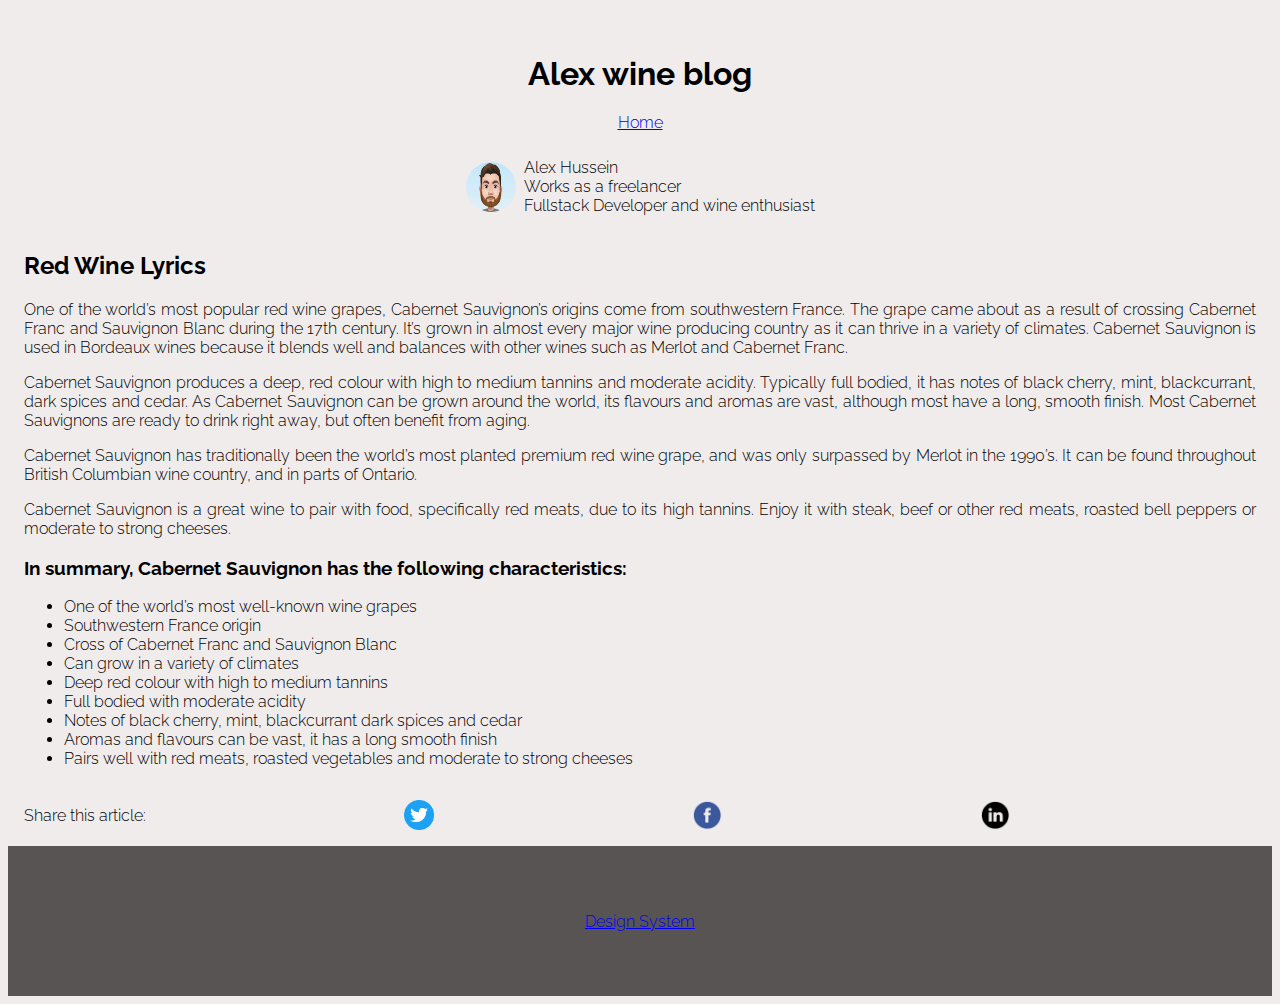
==== blog-post/blog-post.html @ aae6bc06 "Layout: add link to design-system to all pages" ====
<!DOCTYPE html>
<html lang="en">
<head>
  <meta charset="UTF-8">
  <meta name="viewport" content="width=device-width, initial-scale=1.0">
  <link rel="stylesheet" href="../css/blog-post.css">
    <title>Blog-post</title>
</head>
<body>
<div class="container">

  <div class="header">
    <div class="logo">
      <h1>Alex wine blog</h1>
    </div>
    <div class="navbar">
      <nav class="navigation">
        <div class="about"><a href="../index.html">Home</a></div>
      </nav>
    </div>
  </div>

  <div class="main">

    <div class="author">
      <div id="avatar">
        <img src="../img/avatar.jpg" alt="Avatar" class="avatar">
      </div>
      <div class="author-description">
        <div class="name">Alex Hussein</div>
        <div class="description">Works as a freelancer</div>
        <div class="description">Fullstack Developer and wine enthusiast</div>
      </div>
    </div>

    <div class="blog-post">
      <h2>Red Wine Lyrics</h2>
      <p>One of the world’s most popular red wine grapes, Cabernet Sauvignon’s origins come from southwestern France. The grape came about as a result of crossing Cabernet Franc and Sauvignon Blanc during the 17th century. It’s grown in almost every major wine producing country as it can thrive in a variety of climates. Cabernet Sauvignon is used in Bordeaux wines because it blends well and balances with other wines such as Merlot and Cabernet Franc.</p>
      <p>Cabernet Sauvignon produces a deep, red colour with high to medium tannins and moderate acidity. Typically full bodied, it has notes of black cherry, mint, blackcurrant, dark spices and cedar. As Cabernet Sauvignon can be grown around the world, its flavours and aromas are vast, although most have a long, smooth finish. Most Cabernet Sauvignons are ready to drink right away, but often benefit from aging.</p>
      <p>Cabernet Sauvignon has traditionally been the world’s most planted premium red wine grape, and was only surpassed by Merlot in the 1990’s. It can be found throughout British Columbian wine country, and in parts of Ontario.</p>
      <p>Cabernet Sauvignon is a great wine to pair with food, specifically red meats, due to its high tannins. Enjoy it with steak, beef or other red meats, roasted bell peppers or moderate to strong cheeses.</p>
      <p>
        <h3>In summary, Cabernet Sauvignon has the following characteristics:</h3>
        <ul>
          <li>One of the world’s most well-known wine grapes</li>
          <li>Southwestern France origin</li>
          <li>Cross of Cabernet Franc and Sauvignon Blanc</li>
          <li>Can grow in a variety of climates</li>
          <li>Deep red colour with high to medium tannins</li>
          <li>Full bodied with moderate acidity</li>
          <li>Notes of black cherry, mint, blackcurrant dark spices and cedar</li>
          <li>Aromas and flavours can be vast, it has a long smooth finish</li>
          <li>Pairs well with red meats, roasted vegetables and moderate to strong cheeses</li>
        </ul>
      </p>

      <div class="social-sharing">
        <div>Share this article:</div>
        <div class="twitter"></div>
        <div class="facebook"></div>
        <div class="linkedin"></div>
      </div>

    </div>
  </div>

  <div class="footer">
    <div class="design-system">
      <a href="../design-system/design-system.html">Design System</a>
    </div>
  </div>
</div>
</body>
</html>
---- css/blog-post.css ----
@import "layout.css";

/* Author - Begin */
.author {
    display: flex;
    justify-content: center;
    align-items: center;
}

.avatar {
    vertical-align: middle;
    width: 50px;
    height: 50px;
    border-radius: 50%;
}

.author-description {
    padding-left: 0.5rem;
}

.blog-post {
    padding: 1rem;
}
/* Author - End */


/* Social Sharing - Begin */
.social-sharing {
    display: flex;
    justify-content: space-between;
    align-items: center;
    width: 80%;
    padding-top: 1rem;
}

.facebook {
    background-image: url("../img/facebook.png");
    background-size: contain;
    background-repeat: no-repeat;
    height: 30px;
    width: 30px;
}

.twitter {
    background-image: url("../img/twitter.png");
    background-size: contain;
    background-repeat: no-repeat;
    height: 30px;
    width: 30px;
}

.linkedin {
    background-image: url("../img/linkedin.png");
    background-size: contain;
    background-repeat: no-repeat;
    height: 30px;
    width: 30px;
}
/* Social Sharing - End */
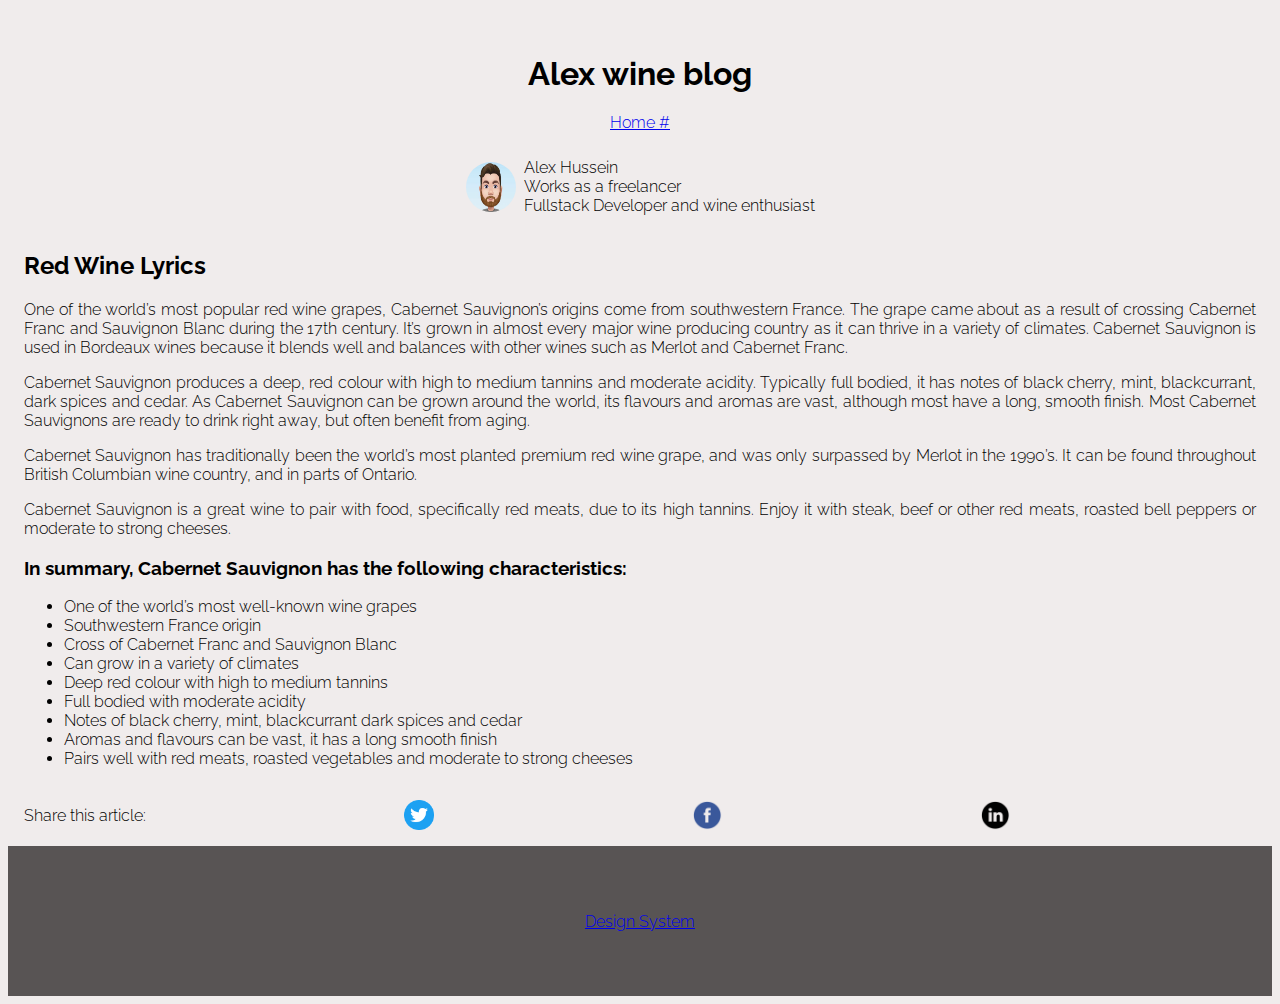
==== commit a0bf6637: "refactor navigation links" ====
--- a/blog-post/blog-post.html
+++ b/blog-post/blog-post.html
@@ -15,7 +15,7 @@
     </div>
     <div class="navbar">
       <nav class="navigation">
-        <div class="about"><a href="../index.html">Home</a></div>
+        <div class="about"><a href="../index.html">Home #</a></div>
       </nav>
     </div>
   </div>
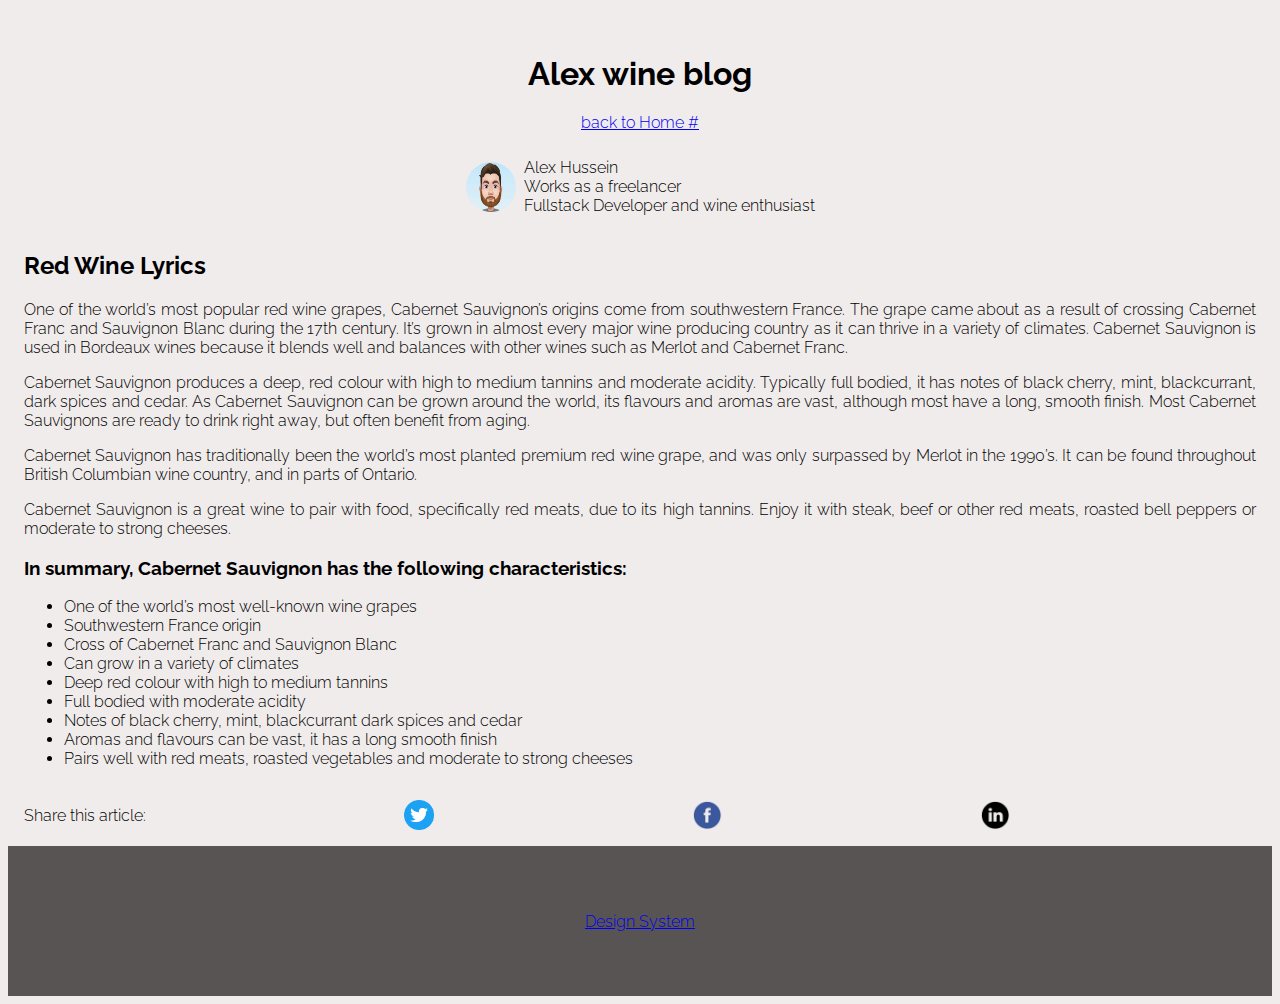
==== commit acf6e44e: "add card links + css import" ====
--- a/blog-post/blog-post.html
+++ b/blog-post/blog-post.html
@@ -15,7 +15,7 @@
     </div>
     <div class="navbar">
       <nav class="navigation">
-        <div class="about"><a href="../index.html">Home #</a></div>
+        <div class="about"><a href="../index.html">back to Home #</a></div>
       </nav>
     </div>
   </div>
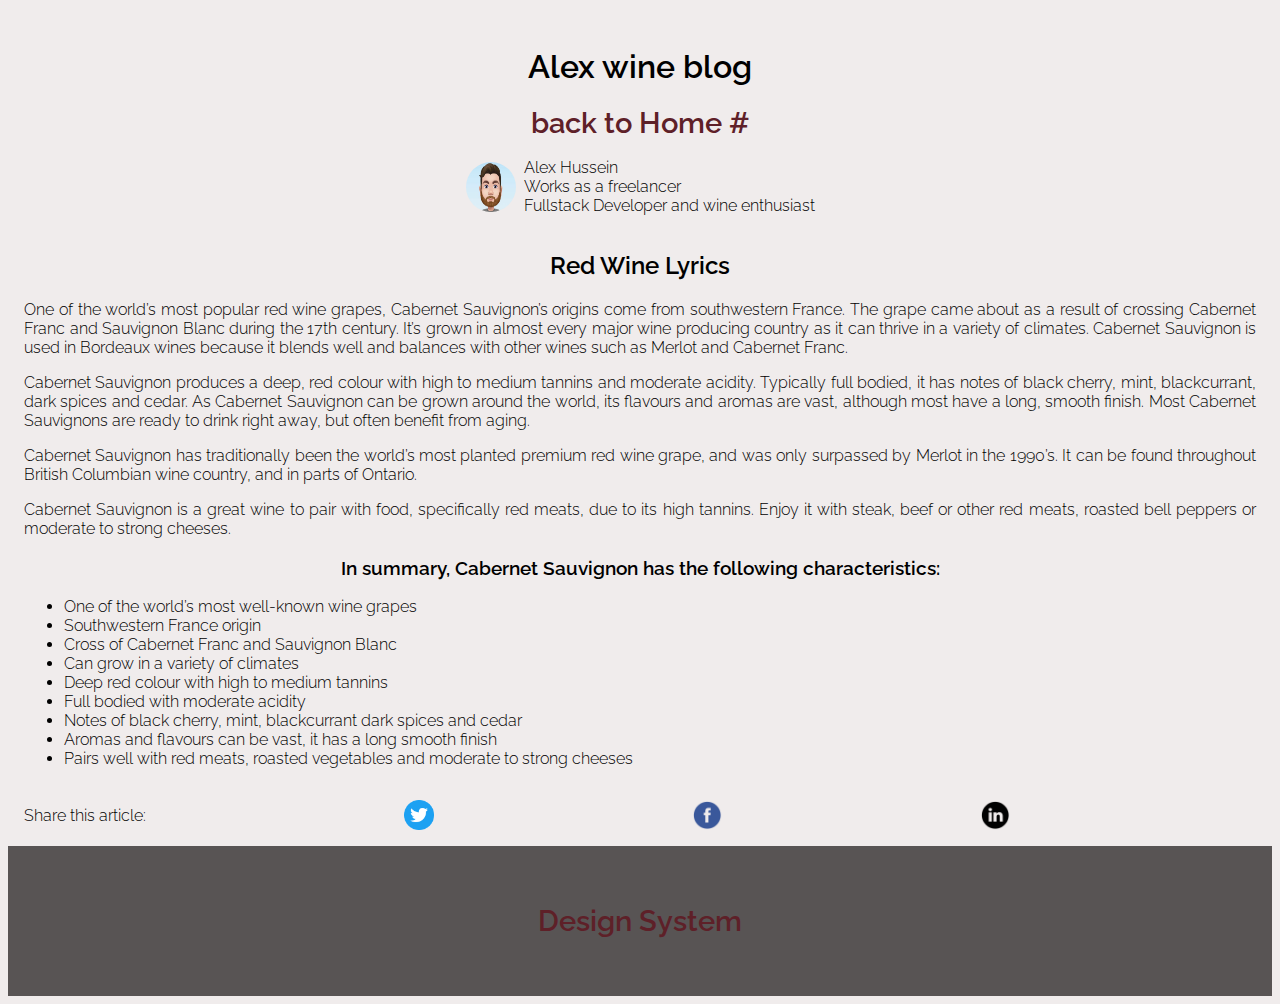
==== commit 932c7aee: "Improve project structure (css files and imports)" ====
--- a/blog-post/blog-post.html
+++ b/blog-post/blog-post.html
@@ -3,7 +3,7 @@
 <head>
   <meta charset="UTF-8">
   <meta name="viewport" content="width=device-width, initial-scale=1.0">
-  <link rel="stylesheet" href="../css/blog-post.css">
+  <link rel="stylesheet" href="../css/main.css">
     <title>Blog-post</title>
 </head>
 <body>
--- a/css/main.css
+++ b/css/main.css
@@ -0,0 +1,75 @@
+@import "layout.css";
+@import "card.css";
+@import "design-system.css";
+@import "../blog-post/blog-post.css";
+@import "../design-system/design-system-page.css";
+
+#dinner {
+    grid-area: dinner;
+}
+
+#cultivation {
+    grid-area: cultivation;
+}
+
+#grapes {
+    grid-area: grapes;
+}
+
+#red-wine {
+    grid-area: red-wine;
+}
+
+#sauvignon {
+    grid-area: sauvignon;
+}
+
+#shiraz {
+    grid-area: shiraz;
+}
+
+/* Mobile - Default */
+.card-grid {
+    display: grid;
+    grid-template-columns: minmax(200px, 400px);
+    grid-template-rows: repeat(6, minmax(200px, auto));
+    grid-template-areas:
+                "dinner"
+                "cultivation"
+                "grapes"
+                "red-wine"
+                "sauvignon"
+                "shiraz";
+    justify-content: space-evenly;
+    grid-row-gap: 20px;
+}
+
+/* Tablet */
+@media screen and (min-width: 901px) and (max-width: 1365px) {
+    .card-grid {
+        display: grid;
+        grid-template-columns: repeat(2, minmax(15%, 45%));
+        grid-template-rows: repeat(3, minmax(300px, auto));
+        grid-template-areas:
+                "dinner cultivation"
+                "grapes red-wine"
+                "sauvignon shiraz";
+        justify-content: space-evenly;
+        grid-row-gap: 25px;
+    }
+}
+
+/* Desktop */
+@media screen and (min-width: 1366px) {
+    .card-grid {
+        display: grid;
+        grid-template-columns: repeat(2, minmax(20%, 30%));
+        grid-template-rows: repeat(3, minmax(500px, auto));
+        grid-template-areas:
+                "dinner cultivation"
+                "grapes red-wine"
+                "sauvignon shiraz";
+        justify-content: space-evenly;
+        grid-row-gap: 50px;
+    }
+}
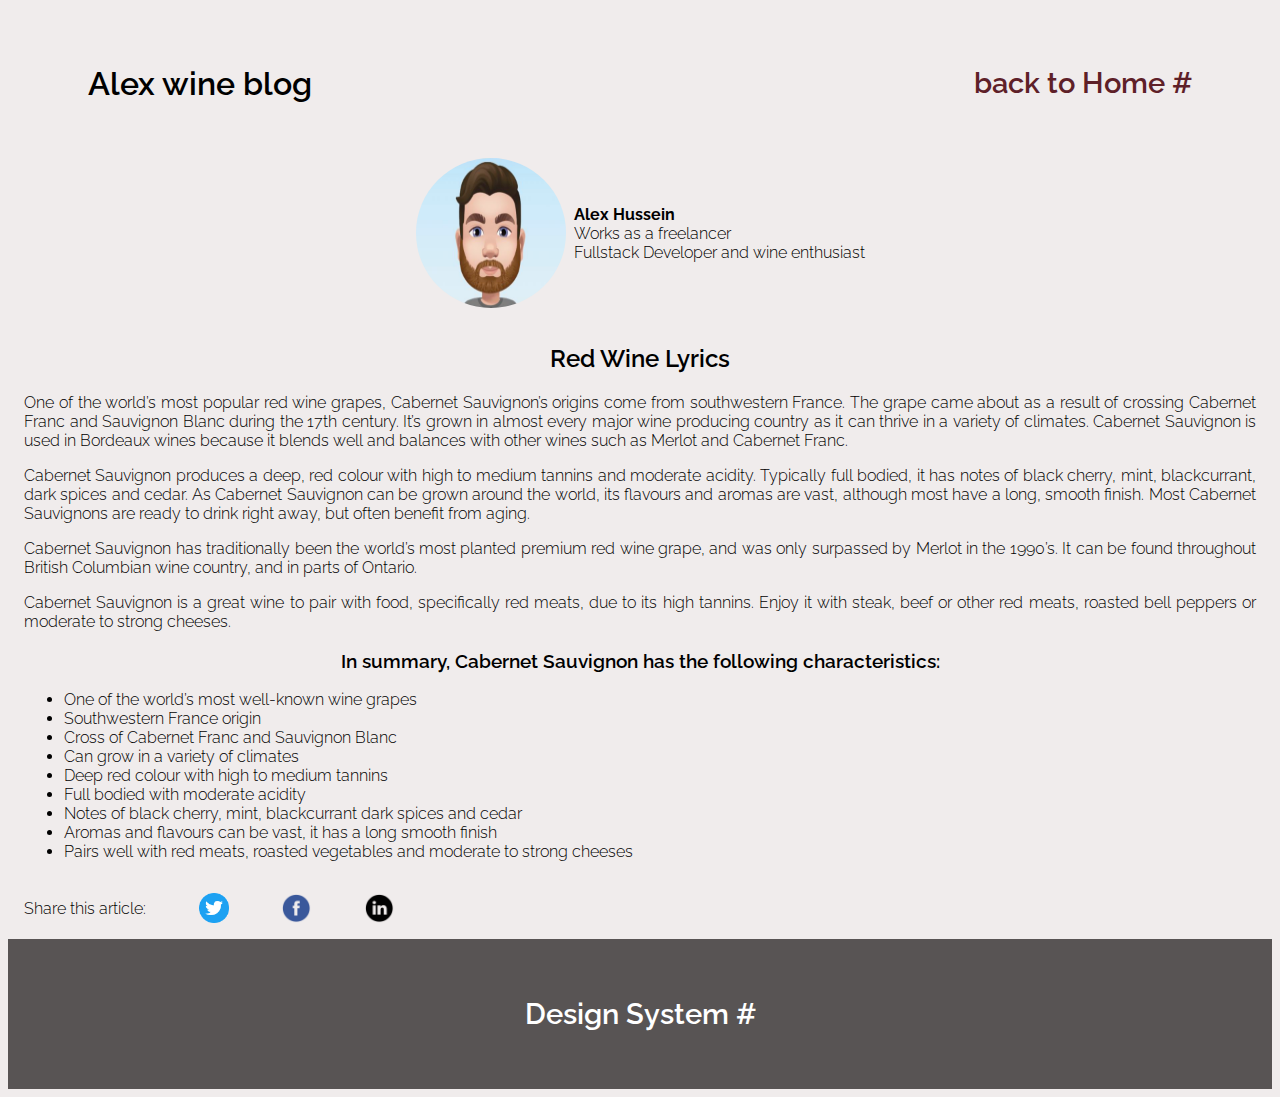
==== commit 27c2001a: "css modifications for responsive navigation, avatar and some styling" ====
--- a/blog-post/blog-post.html
+++ b/blog-post/blog-post.html
@@ -27,7 +27,7 @@
         <img src="../img/avatar.jpg" alt="Avatar" class="avatar">
       </div>
       <div class="author-description">
-        <div class="name">Alex Hussein</div>
+        <div class="name strong">Alex Hussein</div>
         <div class="description">Works as a freelancer</div>
         <div class="description">Fullstack Developer and wine enthusiast</div>
       </div>
@@ -66,7 +66,7 @@
 
   <div class="footer">
     <div class="design-system">
-      <a href="../design-system/design-system.html">Design System</a>
+      <a href="../design-system/design-system.html">Design System #</a>
     </div>
   </div>
 </div>
--- a/css/main.css
+++ b/css/main.css
@@ -42,9 +42,25 @@
                 "shiraz";
     justify-content: space-evenly;
     grid-row-gap: 20px;
+    margin-bottom: 3rem
+}
+
+.navigation {
+    display: flex;
+    flex-direction: column;
+}
+
+.footer .design-system a {
+    color: #FFF;
 }
 
 /* Tablet */
+@media screen and (min-width: 540px) and (max-width: 900px) {
+    .social-sharing {
+        width: 40%;
+    }
+}
+
 @media screen and (min-width: 901px) and (max-width: 1365px) {
     .card-grid {
         display: grid;
@@ -56,6 +72,37 @@
                 "sauvignon shiraz";
         justify-content: space-evenly;
         grid-row-gap: 25px;
+    }
+
+    .header {
+        flex-direction: row;
+        justify-content: space-between;
+    }
+
+    .logo {
+        padding: 2rem 0 2rem 5rem;
+    }
+
+    .navbar {
+        padding: 2rem 5rem 2rem 0;
+    }
+
+    .social-sharing {
+        width: 30%;
+    }
+
+    .navigation {
+        display: flex;
+        flex-direction: row;
+    }
+
+    .home {
+        padding-right: 2rem;
+    }
+
+    .avatar {
+        height: 150px;
+        width: 150px;
     }
 }
 
@@ -72,4 +119,35 @@
         justify-content: space-evenly;
         grid-row-gap: 50px;
     }
+
+    .header {
+        flex-direction: row;
+        justify-content: space-between;
+    }
+
+    .logo {
+        padding: 2rem 0 2rem 5rem;
+    }
+
+    .navbar {
+        padding: 2rem 5rem 2rem 0;
+    }
+
+    .social-sharing {
+        width: 20%;
+    }
+
+    .navigation {
+        display: flex;
+        flex-direction: row;
+    }
+
+    .home {
+        padding-right: 2rem;
+    }
+
+    .avatar {
+        height: 200px;
+        width: 200px;
+    }
 }
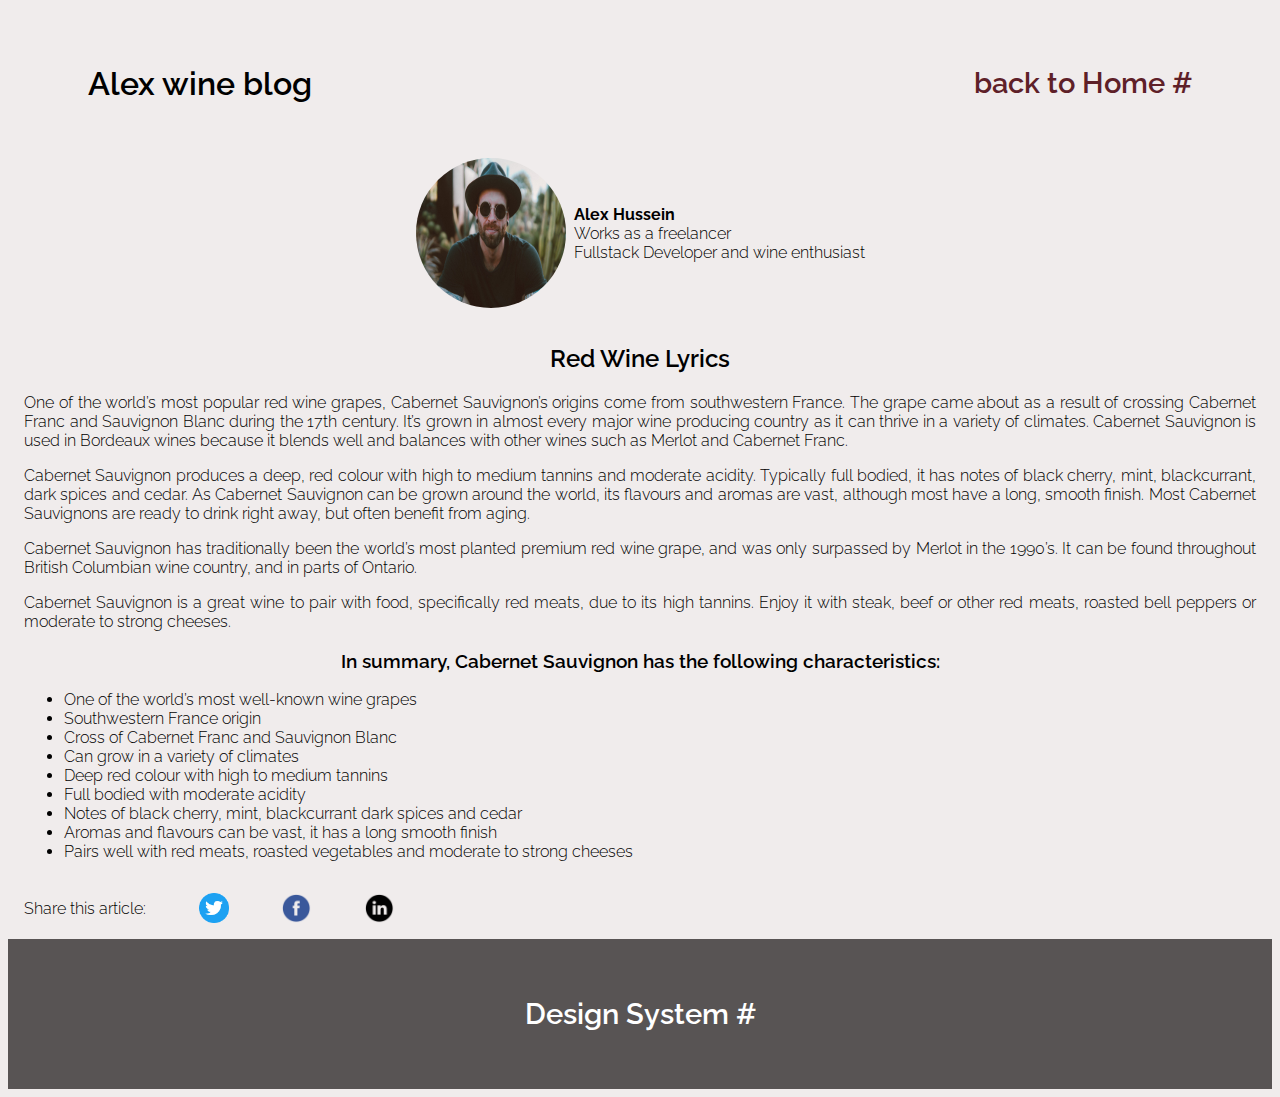
==== commit 90802ef5: "Add new images and improve directory structure" ====
--- a/blog-post/blog-post.html
+++ b/blog-post/blog-post.html
@@ -24,7 +24,8 @@
 
     <div class="author">
       <div id="avatar">
-        <img src="../img/avatar.jpg" alt="Avatar" class="avatar">
+        <!--<img src="../img/avatar.jpg" alt="Avatar" class="avatar">-->
+        <img src="../img/wine-enthusiast.jpg" alt="Avatar" class="avatar">
       </div>
       <div class="author-description">
         <div class="name strong">Alex Hussein</div>
--- a/css/main.css
+++ b/css/main.css
@@ -1,58 +1,9 @@
-@import "layout.css";
+@import "page-layout.css";
+@import "card-layout.css";
 @import "card.css";
 @import "design-system.css";
 @import "../blog-post/blog-post.css";
 @import "../design-system/design-system-page.css";
-
-#dinner {
-    grid-area: dinner;
-}
-
-#cultivation {
-    grid-area: cultivation;
-}
-
-#grapes {
-    grid-area: grapes;
-}
-
-#red-wine {
-    grid-area: red-wine;
-}
-
-#sauvignon {
-    grid-area: sauvignon;
-}
-
-#shiraz {
-    grid-area: shiraz;
-}
-
-/* Mobile - Default */
-.card-grid {
-    display: grid;
-    grid-template-columns: minmax(200px, 400px);
-    grid-template-rows: repeat(6, minmax(200px, auto));
-    grid-template-areas:
-                "dinner"
-                "cultivation"
-                "grapes"
-                "red-wine"
-                "sauvignon"
-                "shiraz";
-    justify-content: space-evenly;
-    grid-row-gap: 20px;
-    margin-bottom: 3rem
-}
-
-.navigation {
-    display: flex;
-    flex-direction: column;
-}
-
-.footer .design-system a {
-    color: #FFF;
-}
 
 /* Tablet */
 @media screen and (min-width: 540px) and (max-width: 900px) {
@@ -146,6 +97,10 @@
         padding-right: 2rem;
     }
 
+    .about {
+        padding-right: 5rem;
+    }
+
     .avatar {
         height: 200px;
         width: 200px;
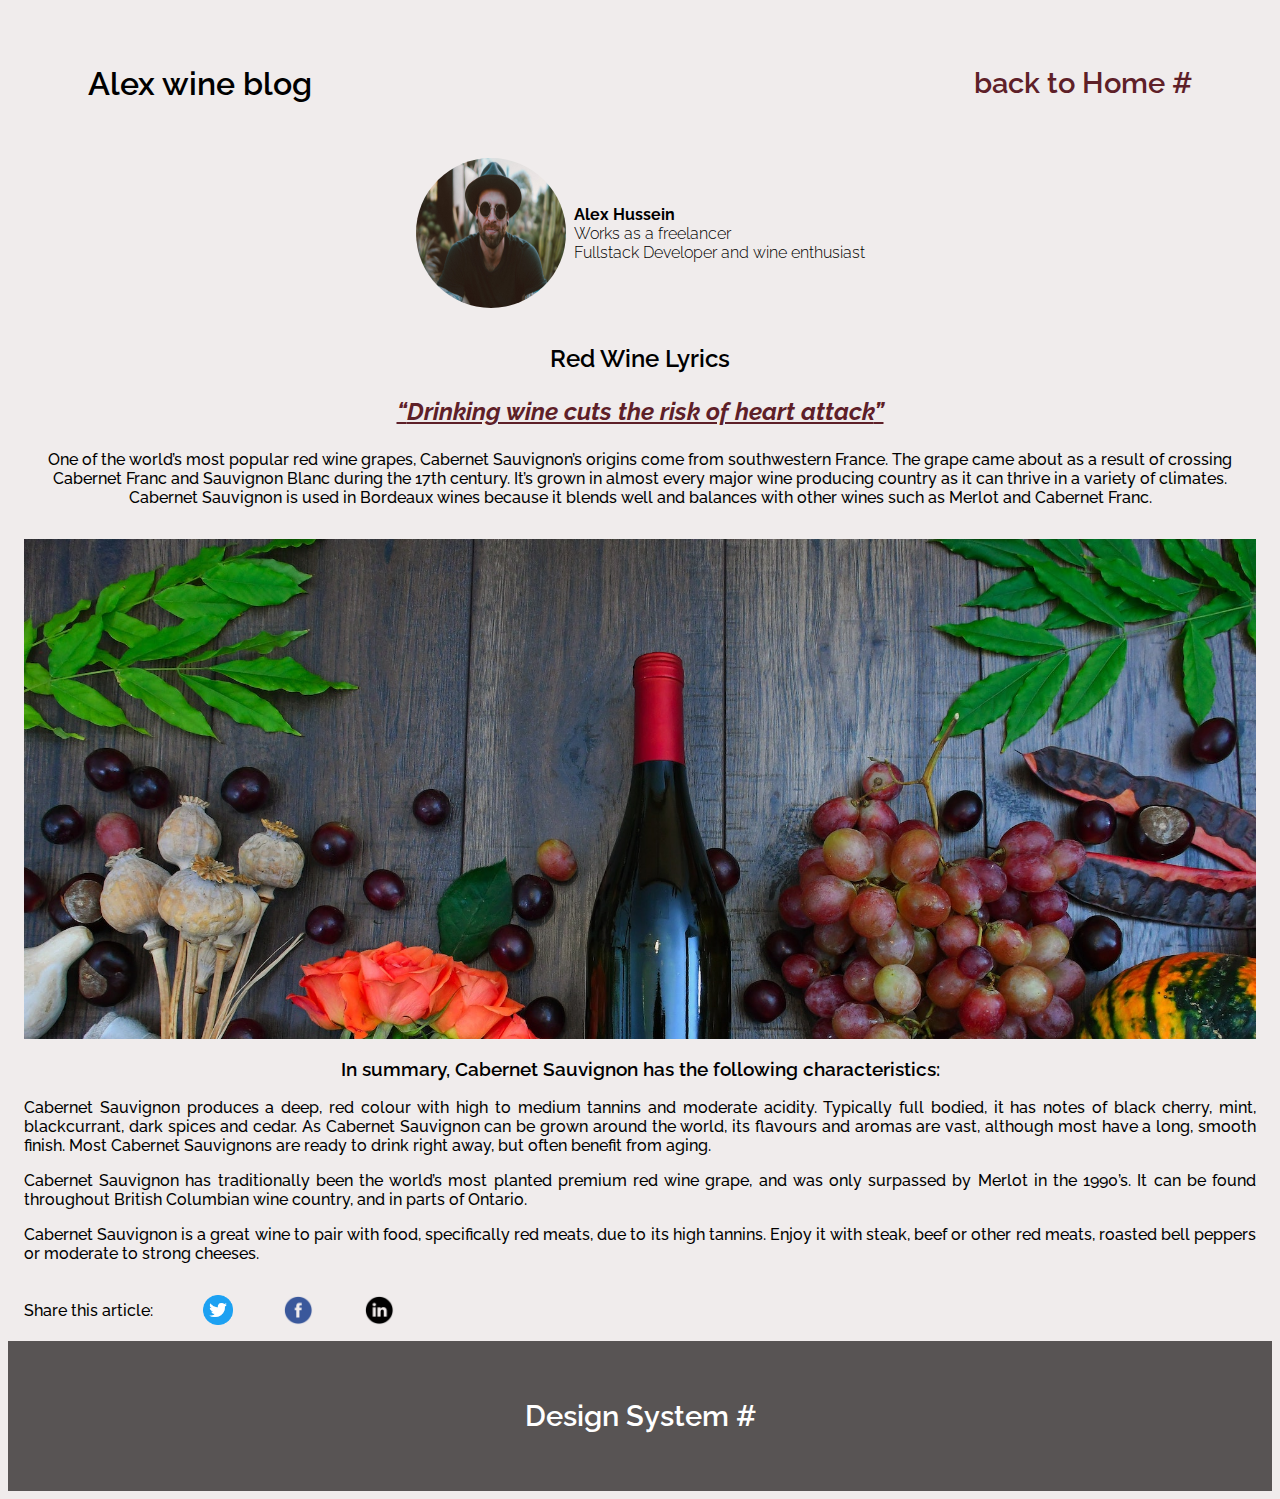
==== commit b151cb2c: "css modifications" ====
--- a/blog-post/blog-post.html
+++ b/blog-post/blog-post.html
@@ -24,7 +24,6 @@
 
     <div class="author">
       <div id="avatar">
-        <!--<img src="../img/avatar.jpg" alt="Avatar" class="avatar">-->
         <img src="../img/wine-enthusiast.jpg" alt="Avatar" class="avatar">
       </div>
       <div class="author-description">
@@ -35,25 +34,22 @@
     </div>
 
     <div class="blog-post">
-      <h2>Red Wine Lyrics</h2>
-      <p>One of the world’s most popular red wine grapes, Cabernet Sauvignon’s origins come from southwestern France. The grape came about as a result of crossing Cabernet Franc and Sauvignon Blanc during the 17th century. It’s grown in almost every major wine producing country as it can thrive in a variety of climates. Cabernet Sauvignon is used in Bordeaux wines because it blends well and balances with other wines such as Merlot and Cabernet Franc.</p>
-      <p>Cabernet Sauvignon produces a deep, red colour with high to medium tannins and moderate acidity. Typically full bodied, it has notes of black cherry, mint, blackcurrant, dark spices and cedar. As Cabernet Sauvignon can be grown around the world, its flavours and aromas are vast, although most have a long, smooth finish. Most Cabernet Sauvignons are ready to drink right away, but often benefit from aging.</p>
-      <p>Cabernet Sauvignon has traditionally been the world’s most planted premium red wine grape, and was only surpassed by Merlot in the 1990’s. It can be found throughout British Columbian wine country, and in parts of Ontario.</p>
-      <p>Cabernet Sauvignon is a great wine to pair with food, specifically red meats, due to its high tannins. Enjoy it with steak, beef or other red meats, roasted bell peppers or moderate to strong cheeses.</p>
-      <p>
+
+      <div class="red-wine-lyrics">
+        <h2>Red Wine Lyrics</h2>
+        <blockquote class="claim strong italic underlined"><q>Drinking wine cuts the risk of heart attack</q></blockquote>
+        <p>One of the world’s most popular red wine grapes, Cabernet Sauvignon’s origins come from southwestern France. The grape came about as a result of crossing Cabernet Franc and Sauvignon Blanc during the 17th century. It’s grown in almost every major wine producing country as it can thrive in a variety of climates. Cabernet Sauvignon is used in Bordeaux wines because it blends well and balances with other wines such as Merlot and Cabernet Franc.</p>
+        <div class="red-wine-banner"></div>
+     </div>
+
+
+      <div class="summary">
         <h3>In summary, Cabernet Sauvignon has the following characteristics:</h3>
-        <ul>
-          <li>One of the world’s most well-known wine grapes</li>
-          <li>Southwestern France origin</li>
-          <li>Cross of Cabernet Franc and Sauvignon Blanc</li>
-          <li>Can grow in a variety of climates</li>
-          <li>Deep red colour with high to medium tannins</li>
-          <li>Full bodied with moderate acidity</li>
-          <li>Notes of black cherry, mint, blackcurrant dark spices and cedar</li>
-          <li>Aromas and flavours can be vast, it has a long smooth finish</li>
-          <li>Pairs well with red meats, roasted vegetables and moderate to strong cheeses</li>
-        </ul>
-      </p>
+        <p>Cabernet Sauvignon produces a deep, red colour with high to medium tannins and moderate acidity. Typically full bodied, it has notes of black cherry, mint, blackcurrant, dark spices and cedar. As Cabernet Sauvignon can be grown around the world, its flavours and aromas are vast, although most have a long, smooth finish. Most Cabernet Sauvignons are ready to drink right away, but often benefit from aging.</p>
+        <p>Cabernet Sauvignon has traditionally been the world’s most planted premium red wine grape, and was only surpassed by Merlot in the 1990’s. It can be found throughout British Columbian wine country, and in parts of Ontario.</p>
+        <p>Cabernet Sauvignon is a great wine to pair with food, specifically red meats, due to its high tannins. Enjoy it with steak, beef or other red meats, roasted bell peppers or moderate to strong cheeses.</p>
+
+      </div>
 
       <div class="social-sharing">
         <div>Share this article:</div>
--- a/css/main.css
+++ b/css/main.css
@@ -85,7 +85,7 @@
     }
 
     .social-sharing {
-        width: 20%;
+        width: 33%;
     }
 
     .navigation {
@@ -105,4 +105,12 @@
         height: 200px;
         width: 200px;
     }
+
+    .red-wine-lyrics, .summary {
+        padding: 2rem 10rem 0 10rem;
+    }
+
+    .social-sharing {
+        padding-left: 10rem;
+    }
 }
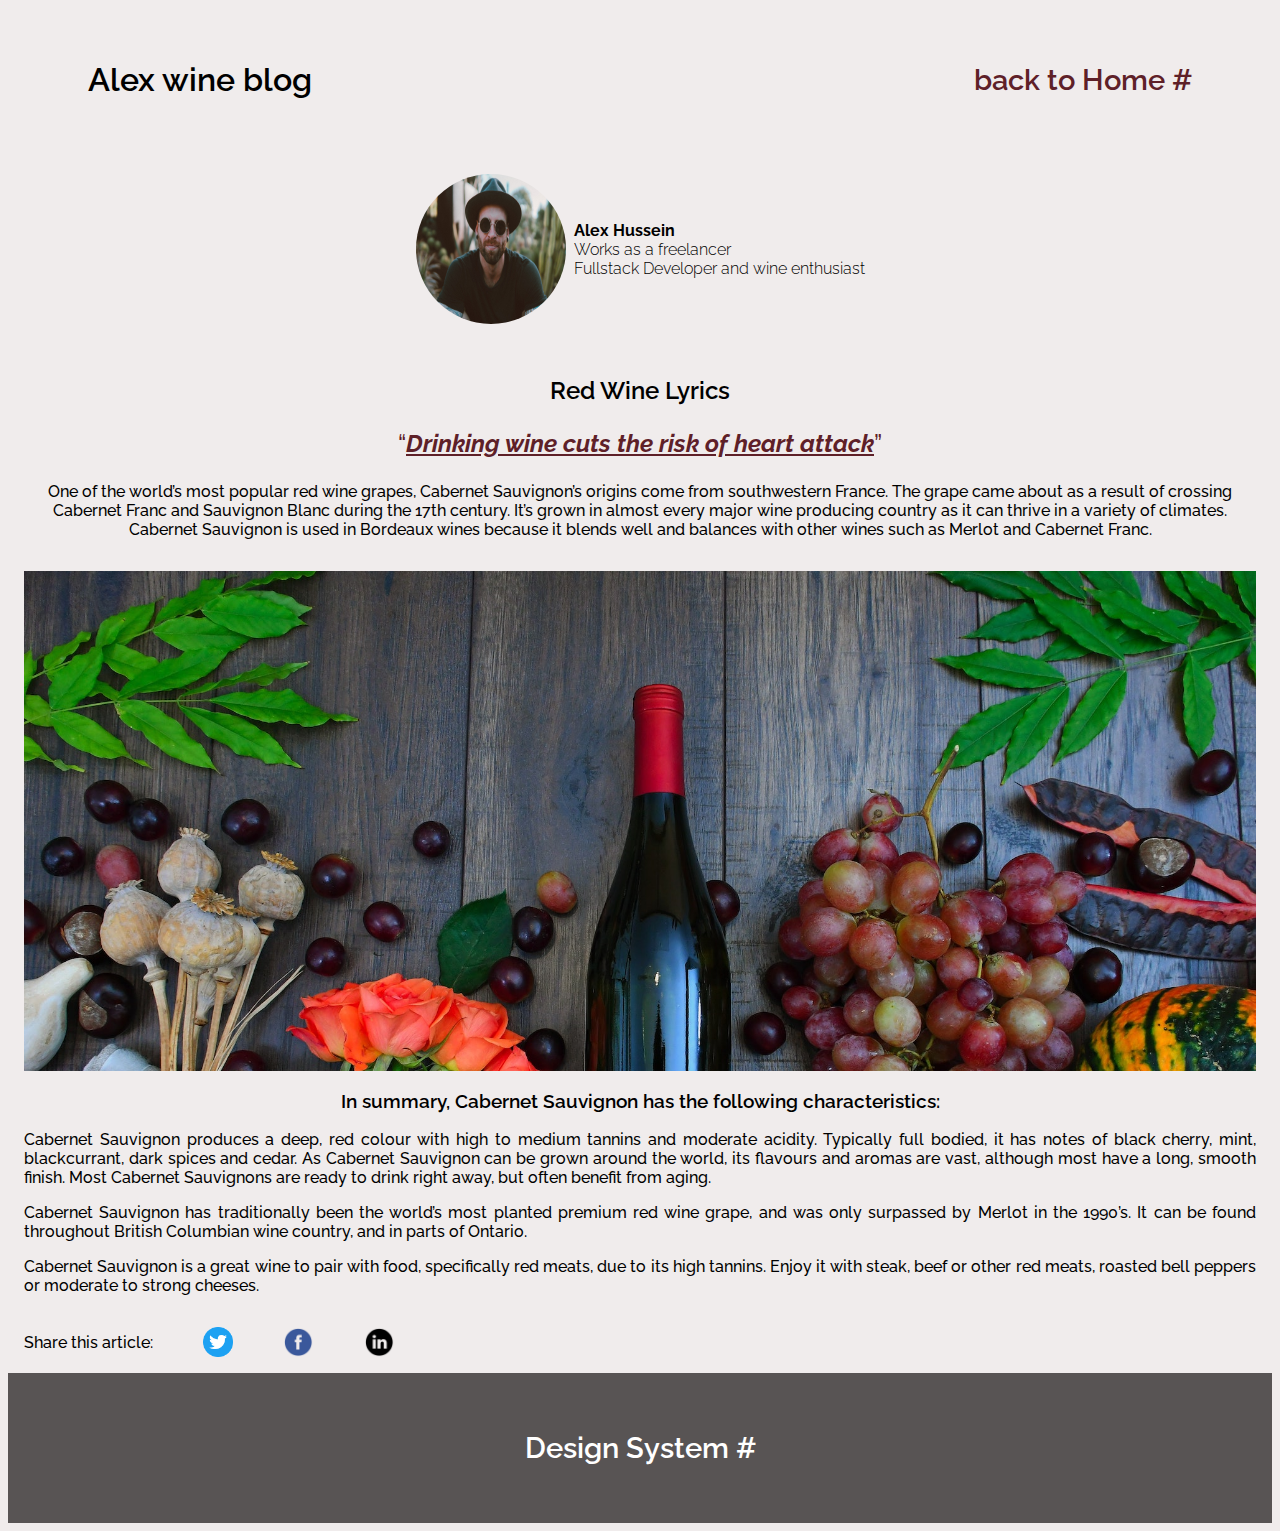
==== commit 094bc1a0: "bugfixing: - add semantic header tag to all pages - use html elements b, i, u instead of css formatt" ====
--- a/blog-post/blog-post.html
+++ b/blog-post/blog-post.html
@@ -9,27 +9,35 @@
 <body>
 <div class="container">
 
-  <div class="header">
-    <div class="logo">
-      <h1>Alex wine blog</h1>
+  <header>
+    <div class="header">
+      <div class="logo">
+        <h1>Alex wine blog</h1>
+      </div>
+      <div class="navbar">
+        <nav class="navigation">
+          <div class="about"><a href="../index.html">back to Home #</a></div>
+        </nav>
+      </div>
     </div>
-    <div class="navbar">
-      <nav class="navigation">
-        <div class="about"><a href="../index.html">back to Home #</a></div>
-      </nav>
-    </div>
-  </div>
+  </header>
 
   <div class="main">
 
-    <div class="author">
+    <div id="author">
       <div id="avatar">
-        <img src="../img/wine-enthusiast.jpg" alt="Avatar" class="avatar">
-      </div>
-      <div class="author-description">
-        <div class="name strong">Alex Hussein</div>
-        <div class="description">Works as a freelancer</div>
-        <div class="description">Fullstack Developer and wine enthusiast</div>
+        <figure class="author">
+          <img src="../img/wine-enthusiast.jpg" alt="Avatar" class="avatar">
+
+          <figcaption>
+            <div class="author-description">
+              <div class="name"><b>Alex Hussein</b></div>
+              <div class="description">Works as a freelancer</div>
+              <div class="description">Fullstack Developer and wine enthusiast</div>
+            </div>
+          </figcaption>
+
+        </figure>
       </div>
     </div>
 
@@ -37,7 +45,7 @@
 
       <div class="red-wine-lyrics">
         <h2>Red Wine Lyrics</h2>
-        <blockquote class="claim strong italic underlined"><q>Drinking wine cuts the risk of heart attack</q></blockquote>
+        <blockquote class="claim strong italic underlined"><q><b><i><u>Drinking wine cuts the risk of heart attack</u></i></b></q></blockquote>
         <p>One of the world’s most popular red wine grapes, Cabernet Sauvignon’s origins come from southwestern France. The grape came about as a result of crossing Cabernet Franc and Sauvignon Blanc during the 17th century. It’s grown in almost every major wine producing country as it can thrive in a variety of climates. Cabernet Sauvignon is used in Bordeaux wines because it blends well and balances with other wines such as Merlot and Cabernet Franc.</p>
         <div class="red-wine-banner"></div>
      </div>
--- a/css/main.css
+++ b/css/main.css
@@ -5,7 +5,7 @@
 @import "../blog-post/blog-post.css";
 @import "../design-system/design-system-page.css";
 
-/* Tablet */
+/* Tablet - Begin */
 @media screen and (min-width: 540px) and (max-width: 900px) {
     .social-sharing {
         width: 40%;
@@ -56,8 +56,9 @@
         width: 150px;
     }
 }
+/* Tablet - End */
 
-/* Desktop */
+/* Desktop - Begin */
 @media screen and (min-width: 1366px) {
     .card-grid {
         display: grid;
@@ -114,3 +115,4 @@
         padding-left: 10rem;
     }
 }
+/* Desktop - End */
